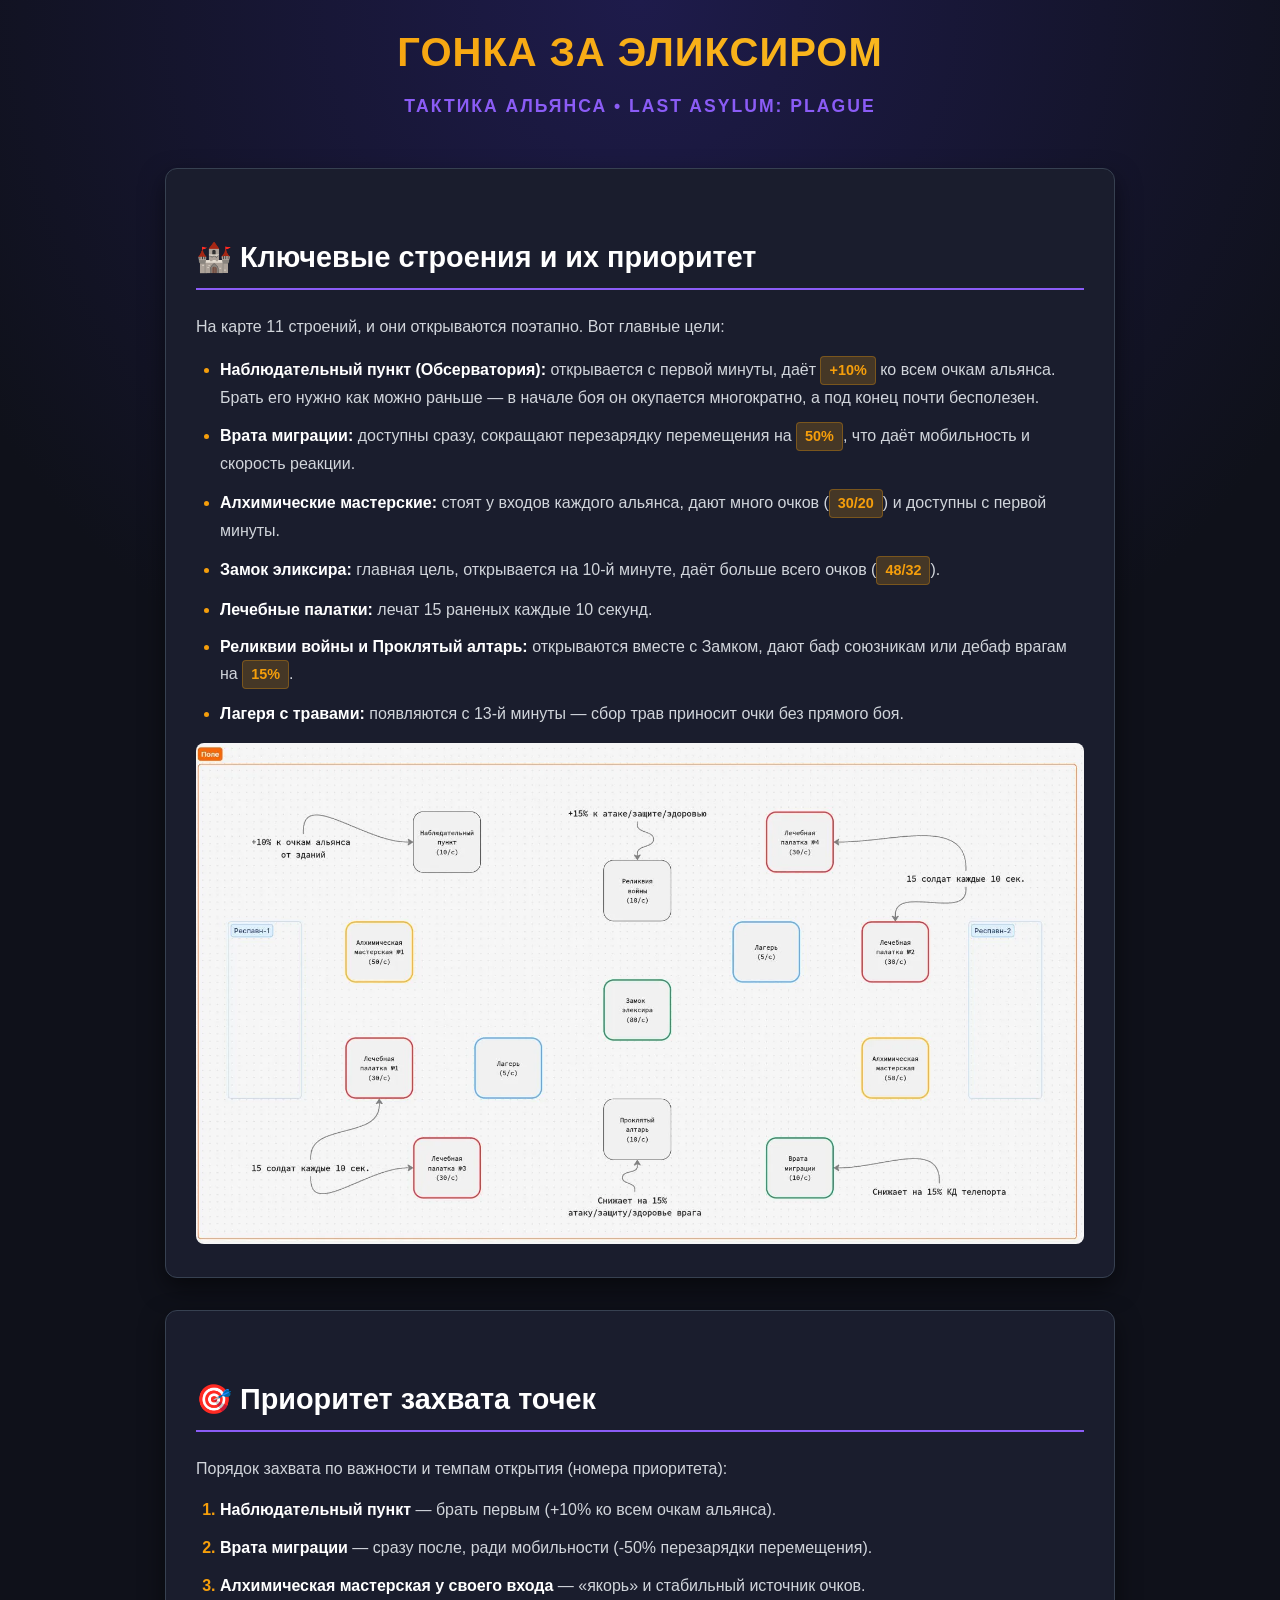
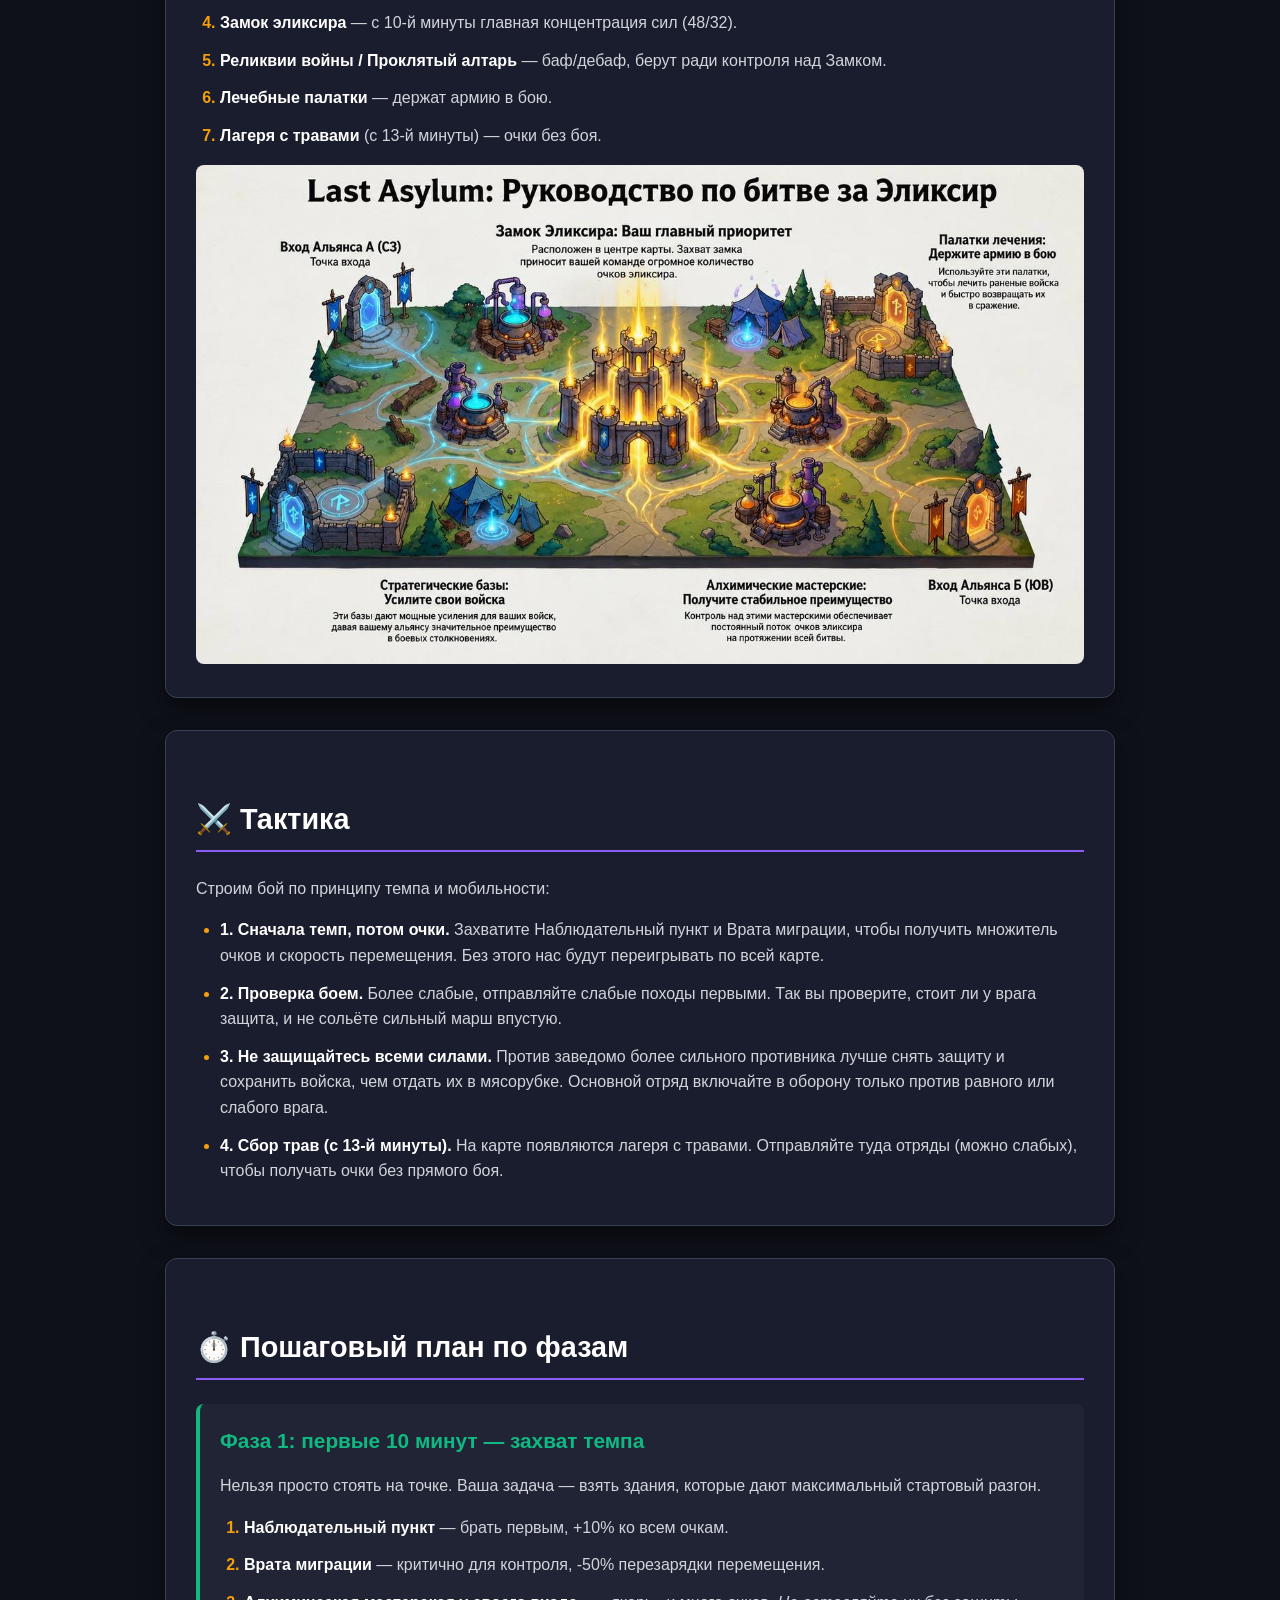
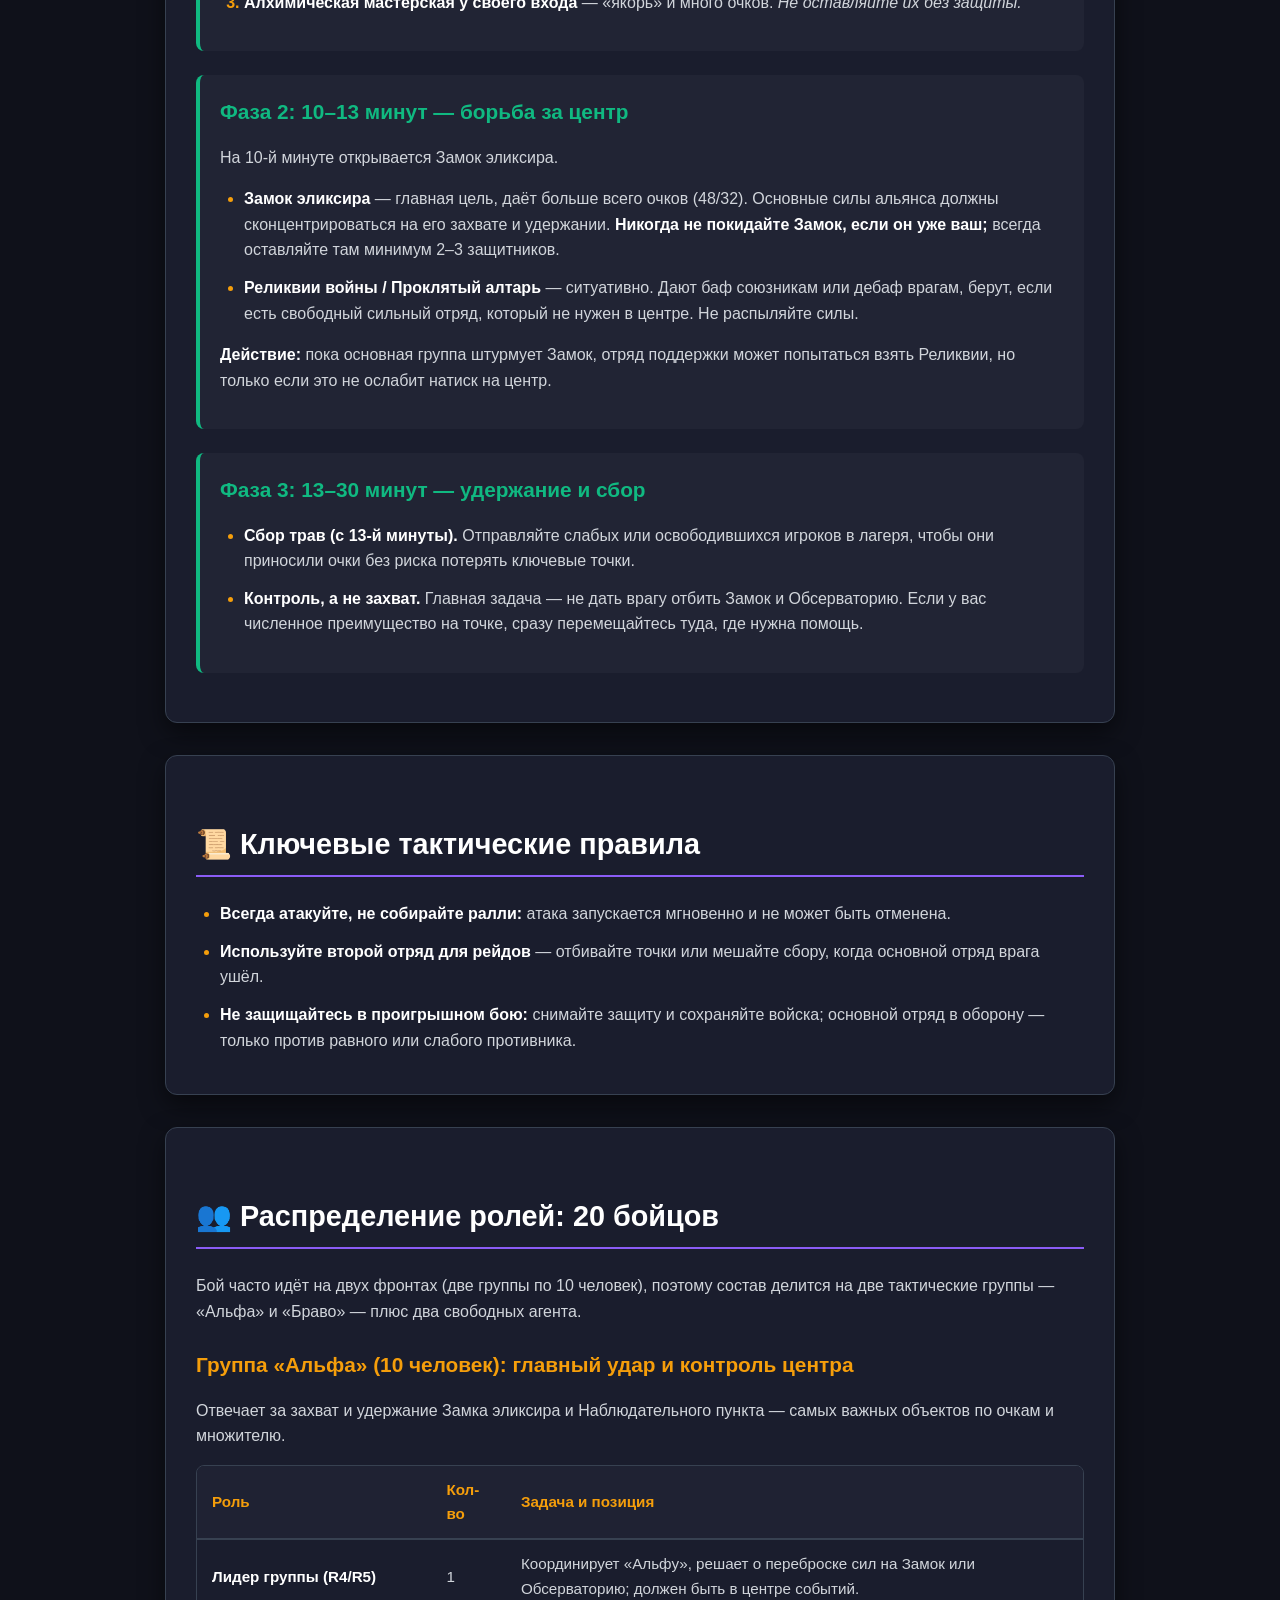
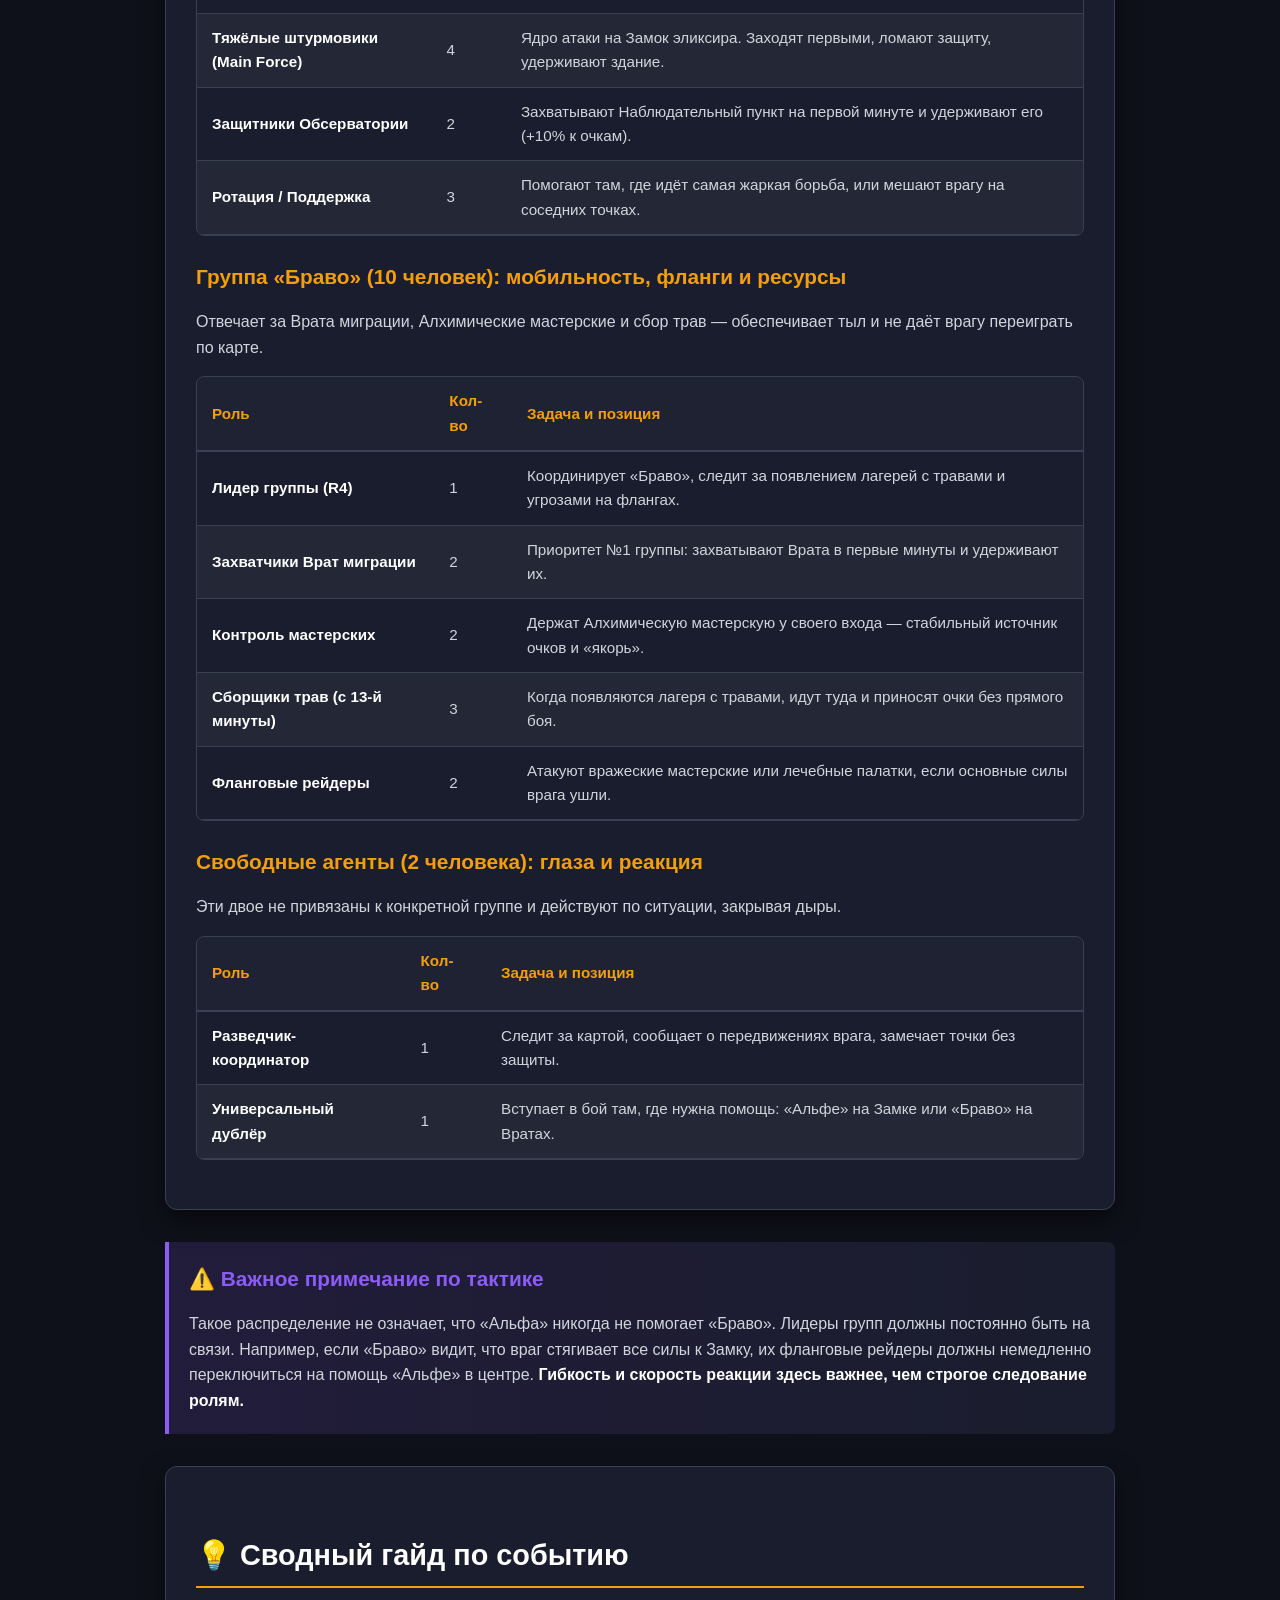
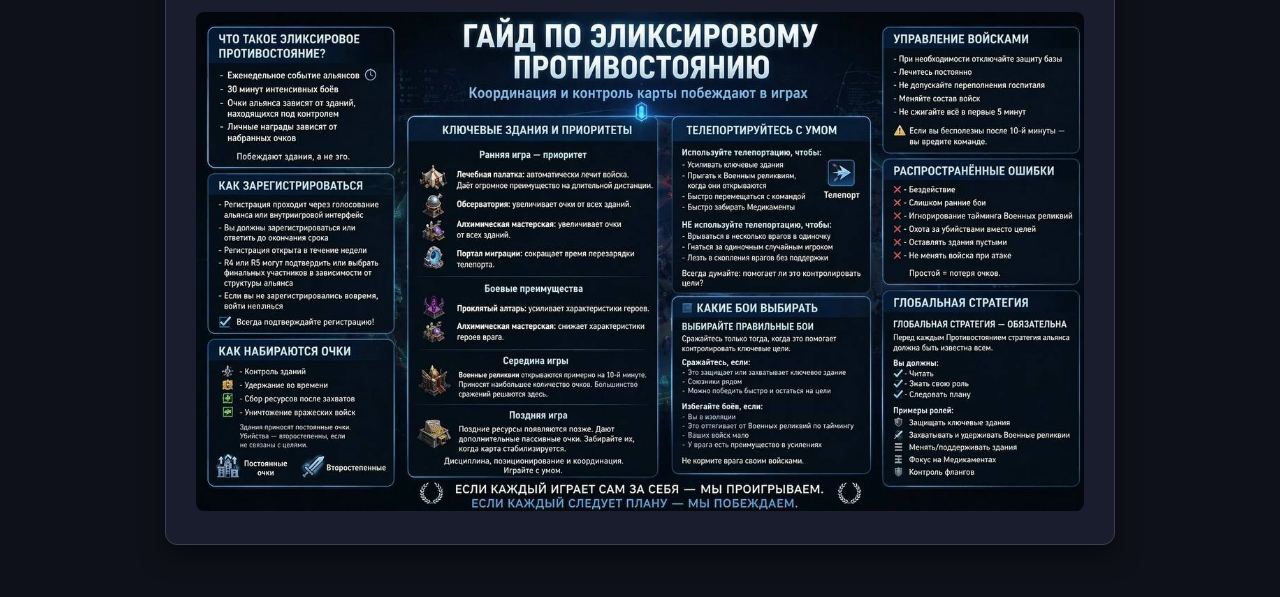
==== el.html @ a0d82d6a "Add files via upload" ====
<!DOCTYPE html>
<html lang="ru">
<head>
    <meta charset="UTF-8">
    <meta name="viewport" content="width=device-width, initial-scale=1.0">
    <title>Гонка за эликсиром — тактика альянса</title>
    <style>
        :root {
            --bg-color: #0f111a;
            --card-bg: #1a1d2d;
            --text-main: #d1d5db;
            --text-muted: #9ca3af;
            --accent-gold: #f59e0b;
            --accent-purple: #8b5cf6;
            --accent-green: #10b981;
            --border-color: #374151;
            --table-stripe: #232736;
        }

        * {
            box-sizing: border-box;
            margin: 0;
            padding: 0;
        }

        body {
            font-family: 'Inter', -apple-system, BlinkMacSystemFont, "Segoe UI", Roboto, Helvetica, Arial, sans-serif;
            background-color: var(--bg-color);
            color: var(--text-main);
            line-height: 1.6;
            padding: 20px;
            background-image: radial-gradient(circle at 50% 0%, #1e1b4b 0%, var(--bg-color) 70%);
            background-attachment: fixed;
        }

        .container {
            max-width: 950px;
            margin: 0 auto;
        }

        /* Typography */
        h1, h2, h3, h4 {
            color: #ffffff;
            font-weight: 700;
            margin-bottom: 1rem;
        }

        h1 {
            font-size: 2.5rem;
            text-align: center;
            background: linear-gradient(90deg, var(--accent-gold), #fbbf24);
            -webkit-background-clip: text;
            -webkit-text-fill-color: transparent;
            margin-bottom: 0.5rem;
            text-transform: uppercase;
            letter-spacing: 1px;
        }

        h2 {
            font-size: 1.8rem;
            border-bottom: 2px solid var(--accent-purple);
            padding-bottom: 0.5rem;
            margin-top: 2.5rem;
            margin-bottom: 1.5rem;
            display: flex;
            align-items: center;
            gap: 10px;
        }

        h3 {
            font-size: 1.3rem;
            color: var(--accent-gold);
            margin-top: 1.5rem;
            margin-bottom: 1rem;
        }

        p {
            margin-bottom: 1rem;
        }

        strong {
            color: #ffffff;
        }

        /* Header */
        .header-subtitle {
            text-align: center;
            color: var(--accent-purple);
            font-weight: 600;
            font-size: 1.1rem;
            margin-bottom: 3rem;
            letter-spacing: 2px;
            text-transform: uppercase;
        }

        /* Cards & Sections */
        .card {
            background-color: var(--card-bg);
            border-radius: 12px;
            padding: 25px 30px;
            margin-bottom: 2rem;
            box-shadow: 0 10px 25px rgba(0, 0, 0, 0.5);
            border: 1px solid var(--border-color);
            transition: transform 0.2s ease, box-shadow 0.2s ease;
        }

        .card:hover {
            transform: translateY(-2px);
            box-shadow: 0 15px 30px rgba(139, 92, 246, 0.1);
            border-color: rgba(139, 92, 246, 0.4);
        }

        /* Lists */
        ul, ol {
            padding-left: 1.5rem;
            margin-bottom: 1rem;
        }

        li {
            margin-bottom: 0.75rem;
        }

        li::marker {
            color: var(--accent-gold);
            font-weight: bold;
        }

        /* Image Placeholders */
        .image-placeholder {
            width: 100%;
            background-color: #121420;
            border: 2px dashed var(--border-color);
            border-radius: 8px;
            padding: 40px 20px;
            text-align: center;
            color: var(--text-muted);
            margin: 1.5rem 0;
            display: flex;
            flex-direction: column;
            align-items: center;
            justify-content: center;
            min-height: 200px;
        }

        .image-placeholder svg {
            width: 48px;
            height: 48px;
            margin-bottom: 10px;
            fill: var(--accent-purple);
            opacity: 0.7;
        }

        .image-caption {
            font-size: 0.9rem;
            color: var(--text-muted);
            text-align: center;
            margin-top: 0.5rem;
            font-style: italic;
        }

        /* Tables */
        .table-responsive {
            overflow-x: auto;
            margin-bottom: 1.5rem;
            border-radius: 8px;
            border: 1px solid var(--border-color);
        }

        table {
            width: 100%;
            border-collapse: collapse;
            text-align: left;
            font-size: 0.95rem;
        }

        th {
            background-color: #1f2233;
            color: var(--accent-gold);
            padding: 12px 15px;
            font-weight: 600;
            border-bottom: 2px solid var(--border-color);
        }

        td {
            padding: 12px 15px;
            border-bottom: 1px solid var(--border-color);
        }

        tr:nth-child(even) {
            background-color: var(--table-stripe);
        }

        tr:hover {
            background-color: rgba(139, 92, 246, 0.1);
        }

        /* Specific Elements */
        .badge {
            display: inline-block;
            background: rgba(245, 158, 11, 0.2);
            color: var(--accent-gold);
            padding: 2px 8px;
            border-radius: 4px;
            font-weight: bold;
            font-size: 0.9em;
            border: 1px solid rgba(245, 158, 11, 0.3);
        }

        .important-note {
            background: linear-gradient(90deg, rgba(139, 92, 246, 0.15) 0%, rgba(26, 29, 45, 1) 100%);
            border-left: 4px solid var(--accent-purple);
            padding: 20px;
            border-radius: 0 8px 8px 0;
            margin: 2rem 0;
        }

        .phase-box {
            background-color: rgba(255, 255, 255, 0.03);
            border-radius: 8px;
            padding: 20px;
            margin-bottom: 1.5rem;
            border-left: 4px solid var(--accent-green);
        }

        .phase-box h3 {
            margin-top: 0;
            color: var(--accent-green);
        }

        .highlight-text {
            color: var(--accent-gold);
            font-weight: bold;
        }
        
        .emoji-icon {
            font-size: 1.5rem;
            margin-right: 10px;
            vertical-align: middle;
        }

        @media (max-width: 600px) {
            h1 { font-size: 1.8rem; }
            h2 { font-size: 1.4rem; }
            .card { padding: 15px; }
            table { font-size: 0.85rem; }
            th, td { padding: 8px 10px; }
        }
    </style>
</head>
<body>

<div class="container">
    <h1>Гонка за эликсиром</h1>
    <div class="header-subtitle">Тактика альянса • Last Asylum: Plague</div>

    <!-- Раздел 1: Строения -->
    <div class="card">
        <h2>🏰 Ключевые строения и их приоритет</h2>
        <p>На карте 11 строений, и они открываются поэтапно. Вот главные цели:</p>
        <ul>
            <li><strong>Наблюдательный пункт (Обсерватория):</strong> открывается с первой минуты, даёт <span class="badge">+10%</span> ко всем очкам альянса. Брать его нужно как можно раньше — в начале боя он окупается многократно, а под конец почти бесполезен.</li>
            <li><strong>Врата миграции:</strong> доступны сразу, сокращают перезарядку перемещения на <span class="badge">50%</span>, что даёт мобильность и скорость реакции.</li>
            <li><strong>Алхимические мастерские:</strong> стоят у входов каждого альянса, дают много очков (<span class="badge">30/20</span>) и доступны с первой минуты.</li>
            <li><strong>Замок эликсира:</strong> главная цель, открывается на 10-й минуте, даёт больше всего очков (<span class="badge">48/32</span>).</li>
            <li><strong>Лечебные палатки:</strong> лечат 15 раненых каждые 10 секунд.</li>
            <li><strong>Реликвии войны и Проклятый алтарь:</strong> открываются вместе с Замком, дают баф союзникам или дебаф врагам на <span class="badge">15%</span>.</li>
            <li><strong>Лагеря с травами:</strong> появляются с 13-й минуты — сбор трав приносит очки без прямого боя.</li>
        </ul>

        <img src="1.png" style="width:100%; border-radius:8px;" alt="...">
    </div>

    <!-- Раздел 2: Приоритет захвата -->
    <div class="card">
        <h2>🎯 Приоритет захвата точек</h2>
        <p>Порядок захвата по важности и темпам открытия (номера приоритета):</p>
        <ol>
            <li><strong>Наблюдательный пункт</strong> — брать первым (+10% ко всем очкам альянса).</li>
            <li><strong>Врата миграции</strong> — сразу после, ради мобильности (-50% перезарядки перемещения).</li>
            <li><strong>Алхимическая мастерская у своего входа</strong> — «якорь» и стабильный источник очков.</li>
            <li><strong>Замок эликсира</strong> — с 10-й минуты главная концентрация сил (48/32).</li>
            <li><strong>Реликвии войны / Проклятый алтарь</strong> — баф/дебаф, берут ради контроля над Замком.</li>
            <li><strong>Лечебные палатки</strong> — держат армию в бою.</li>
            <li><strong>Лагеря с травами</strong> (с 13-й минуты) — очки без боя.</li>
        </ol>

        <img src="2.jpg" style="width:100%; border-radius:8px;" alt="...">
    </div>

    <!-- Раздел 3: Тактика -->
    <div class="card">
        <h2>⚔️ Тактика</h2>
        <p>Строим бой по принципу темпа и мобильности:</p>
        <ul>
            <li><strong>1. Сначала темп, потом очки.</strong> Захватите Наблюдательный пункт и Врата миграции, чтобы получить множитель очков и скорость перемещения. Без этого нас будут переигрывать по всей карте.</li>
            <li><strong>2. Проверка боем.</strong> Более слабые, отправляйте слабые походы первыми. Так вы проверите, стоит ли у врага защита, и не сольёте сильный марш впустую.</li>
            <li><strong>3. Не защищайтесь всеми силами.</strong> Против заведомо более сильного противника лучше снять защиту и сохранить войска, чем отдать их в мясорубке. Основной отряд включайте в оборону только против равного или слабого врага.</li>
            <li><strong>4. Сбор трав (с 13-й минуты).</strong> На карте появляются лагеря с травами. Отправляйте туда отряды (можно слабых), чтобы получать очки без прямого боя.</li>
        </ul>
    </div>

    <!-- Раздел 4: Пошаговый план -->
    <div class="card">
        <h2>⏱️ Пошаговый план по фазам</h2>

        <div class="phase-box">
            <h3>Фаза 1: первые 10 минут — захват темпа</h3>
            <p>Нельзя просто стоять на точке. Ваша задача — взять здания, которые дают максимальный стартовый разгон.</p>
            <ol>
                <li><strong>Наблюдательный пункт</strong> — брать первым, +10% ко всем очкам.</li>
                <li><strong>Врата миграции</strong> — критично для контроля, -50% перезарядки перемещения.</li>
                <li><strong>Алхимическая мастерская у своего входа</strong> — «якорь» и много очков. <em>Не оставляйте их без защиты.</em></li>
            </ol>
        </div>

        <div class="phase-box">
            <h3>Фаза 2: 10–13 минут — борьба за центр</h3>
            <p>На 10-й минуте открывается Замок эликсира.</p>
            <ul>
                <li><strong>Замок эликсира</strong> — главная цель, даёт больше всего очков (48/32). Основные силы альянса должны сконцентрироваться на его захвате и удержании. <strong>Никогда не покидайте Замок, если он уже ваш;</strong> всегда оставляйте там минимум 2–3 защитников.</li>
                <li><strong>Реликвии войны / Проклятый алтарь</strong> — ситуативно. Дают баф союзникам или дебаф врагам, берут, если есть свободный сильный отряд, который не нужен в центре. Не распыляйте силы.</li>
            </ul>
            <p><strong>Действие:</strong> пока основная группа штурмует Замок, отряд поддержки может попытаться взять Реликвии, но только если это не ослабит натиск на центр.</p>
        </div>

        <div class="phase-box">
            <h3>Фаза 3: 13–30 минут — удержание и сбор</h3>
            <ul>
                <li><strong>Сбор трав (с 13-й минуты).</strong> Отправляйте слабых или освободившихся игроков в лагеря, чтобы они приносили очки без риска потерять ключевые точки.</li>
                <li><strong>Контроль, а не захват.</strong> Главная задача — не дать врагу отбить Замок и Обсерваторию. Если у вас численное преимущество на точке, сразу перемещайтесь туда, где нужна помощь.</li>
            </ul>
        </div>
    </div>

    <!-- Раздел 5: Ключевые правила -->
    <div class="card">
        <h2>📜 Ключевые тактические правила</h2>
        <ul>
            <li><strong>Всегда атакуйте, не собирайте ралли:</strong> атака запускается мгновенно и не может быть отменена.</li>
            <li><strong>Используйте второй отряд для рейдов</strong> — отбивайте точки или мешайте сбору, когда основной отряд врага ушёл.</li>
            <li><strong>Не защищайтесь в проигрышном бою:</strong> снимайте защиту и сохраняйте войска; основной отряд в оборону — только против равного или слабого противника.</li>
        </ul>
    </div>

    <!-- Раздел 6: Роли -->
    <div class="card">
        <h2>👥 Распределение ролей: 20 бойцов</h2>
        <p>Бой часто идёт на двух фронтах (две группы по 10 человек), поэтому состав делится на две тактические группы — «Альфа» и «Браво» — плюс два свободных агента.</p>

        <h3>Группа «Альфа» (10 человек): главный удар и контроль центра</h3>
        <p>Отвечает за захват и удержание Замка эликсира и Наблюдательного пункта — самых важных объектов по очкам и множителю.</p>
        
        <div class="table-responsive">
            <table>
                <thead>
                    <tr>
                        <th>Роль</th>
                        <th>Кол-во</th>
                        <th>Задача и позиция</th>
                    </tr>
                </thead>
                <tbody>
                    <tr>
                        <td><strong>Лидер группы (R4/R5)</strong></td>
                        <td>1</td>
                        <td>Координирует «Альфу», решает о переброске сил на Замок или Обсерваторию; должен быть в центре событий.</td>
                    </tr>
                    <tr>
                        <td><strong>Тяжёлые штурмовики (Main Force)</strong></td>
                        <td>4</td>
                        <td>Ядро атаки на Замок эликсира. Заходят первыми, ломают защиту, удерживают здание.</td>
                    </tr>
                    <tr>
                        <td><strong>Защитники Обсерватории</strong></td>
                        <td>2</td>
                        <td>Захватывают Наблюдательный пункт на первой минуте и удерживают его (+10% к очкам).</td>
                    </tr>
                    <tr>
                        <td><strong>Ротация / Поддержка</strong></td>
                        <td>3</td>
                        <td>Помогают там, где идёт самая жаркая борьба, или мешают врагу на соседних точках.</td>
                    </tr>
                </tbody>
            </table>
        </div>

        <h3>Группа «Браво» (10 человек): мобильность, фланги и ресурсы</h3>
        <p>Отвечает за Врата миграции, Алхимические мастерские и сбор трав — обеспечивает тыл и не даёт врагу переиграть по карте.</p>

        <div class="table-responsive">
            <table>
                <thead>
                    <tr>
                        <th>Роль</th>
                        <th>Кол-во</th>
                        <th>Задача и позиция</th>
                    </tr>
                </thead>
                <tbody>
                    <tr>
                        <td><strong>Лидер группы (R4)</strong></td>
                        <td>1</td>
                        <td>Координирует «Браво», следит за появлением лагерей с травами и угрозами на флангах.</td>
                    </tr>
                    <tr>
                        <td><strong>Захватчики Врат миграции</strong></td>
                        <td>2</td>
                        <td>Приоритет №1 группы: захватывают Врата в первые минуты и удерживают их.</td>
                    </tr>
                    <tr>
                        <td><strong>Контроль мастерских</strong></td>
                        <td>2</td>
                        <td>Держат Алхимическую мастерскую у своего входа — стабильный источник очков и «якорь».</td>
                    </tr>
                    <tr>
                        <td><strong>Сборщики трав (с 13-й минуты)</strong></td>
                        <td>3</td>
                        <td>Когда появляются лагеря с травами, идут туда и приносят очки без прямого боя.</td>
                    </tr>
                    <tr>
                        <td><strong>Фланговые рейдеры</strong></td>
                        <td>2</td>
                        <td>Атакуют вражеские мастерские или лечебные палатки, если основные силы врага ушли.</td>
                    </tr>
                </tbody>
            </table>
        </div>

        <h3>Свободные агенты (2 человека): глаза и реакция</h3>
        <p>Эти двое не привязаны к конкретной группе и действуют по ситуации, закрывая дыры.</p>

        <div class="table-responsive">
            <table>
                <thead>
                    <tr>
                        <th>Роль</th>
                        <th>Кол-во</th>
                        <th>Задача и позиция</th>
                    </tr>
                </thead>
                <tbody>
                    <tr>
                        <td><strong>Разведчик-координатор</strong></td>
                        <td>1</td>
                        <td>Следит за картой, сообщает о передвижениях врага, замечает точки без защиты.</td>
                    </tr>
                    <tr>
                        <td><strong>Универсальный дублёр</strong></td>
                        <td>1</td>
                        <td>Вступает в бой там, где нужна помощь: «Альфе» на Замке или «Браво» на Вратах.</td>
                    </tr>
                </tbody>
            </table>
        </div>
    </div>

    <!-- Важное примечание -->
    <div class="important-note">
        <h3 style="margin-top: 0; color: var(--accent-purple);">⚠️ Важное примечание по тактике</h3>
        <p style="margin-bottom: 0;">Такое распределение не означает, что «Альфа» никогда не помогает «Браво». Лидеры групп должны постоянно быть на связи. Например, если «Браво» видит, что враг стягивает все силы к Замку, их фланговые рейдеры должны немедленно переключиться на помощь «Альфе» в центре. <strong>Гибкость и скорость реакции здесь важнее, чем строгое следование ролям.</strong></p>
    </div>

    <!-- Финальная инфографика -->
    <div class="card">
        <h2 style="border-color: var(--accent-gold);">💡 Сводный гайд по событию</h2>
        <img src="3.jpg" style="width:100%; border-radius:8px;" alt="...">
    </div>

</div>

</body>
</html>
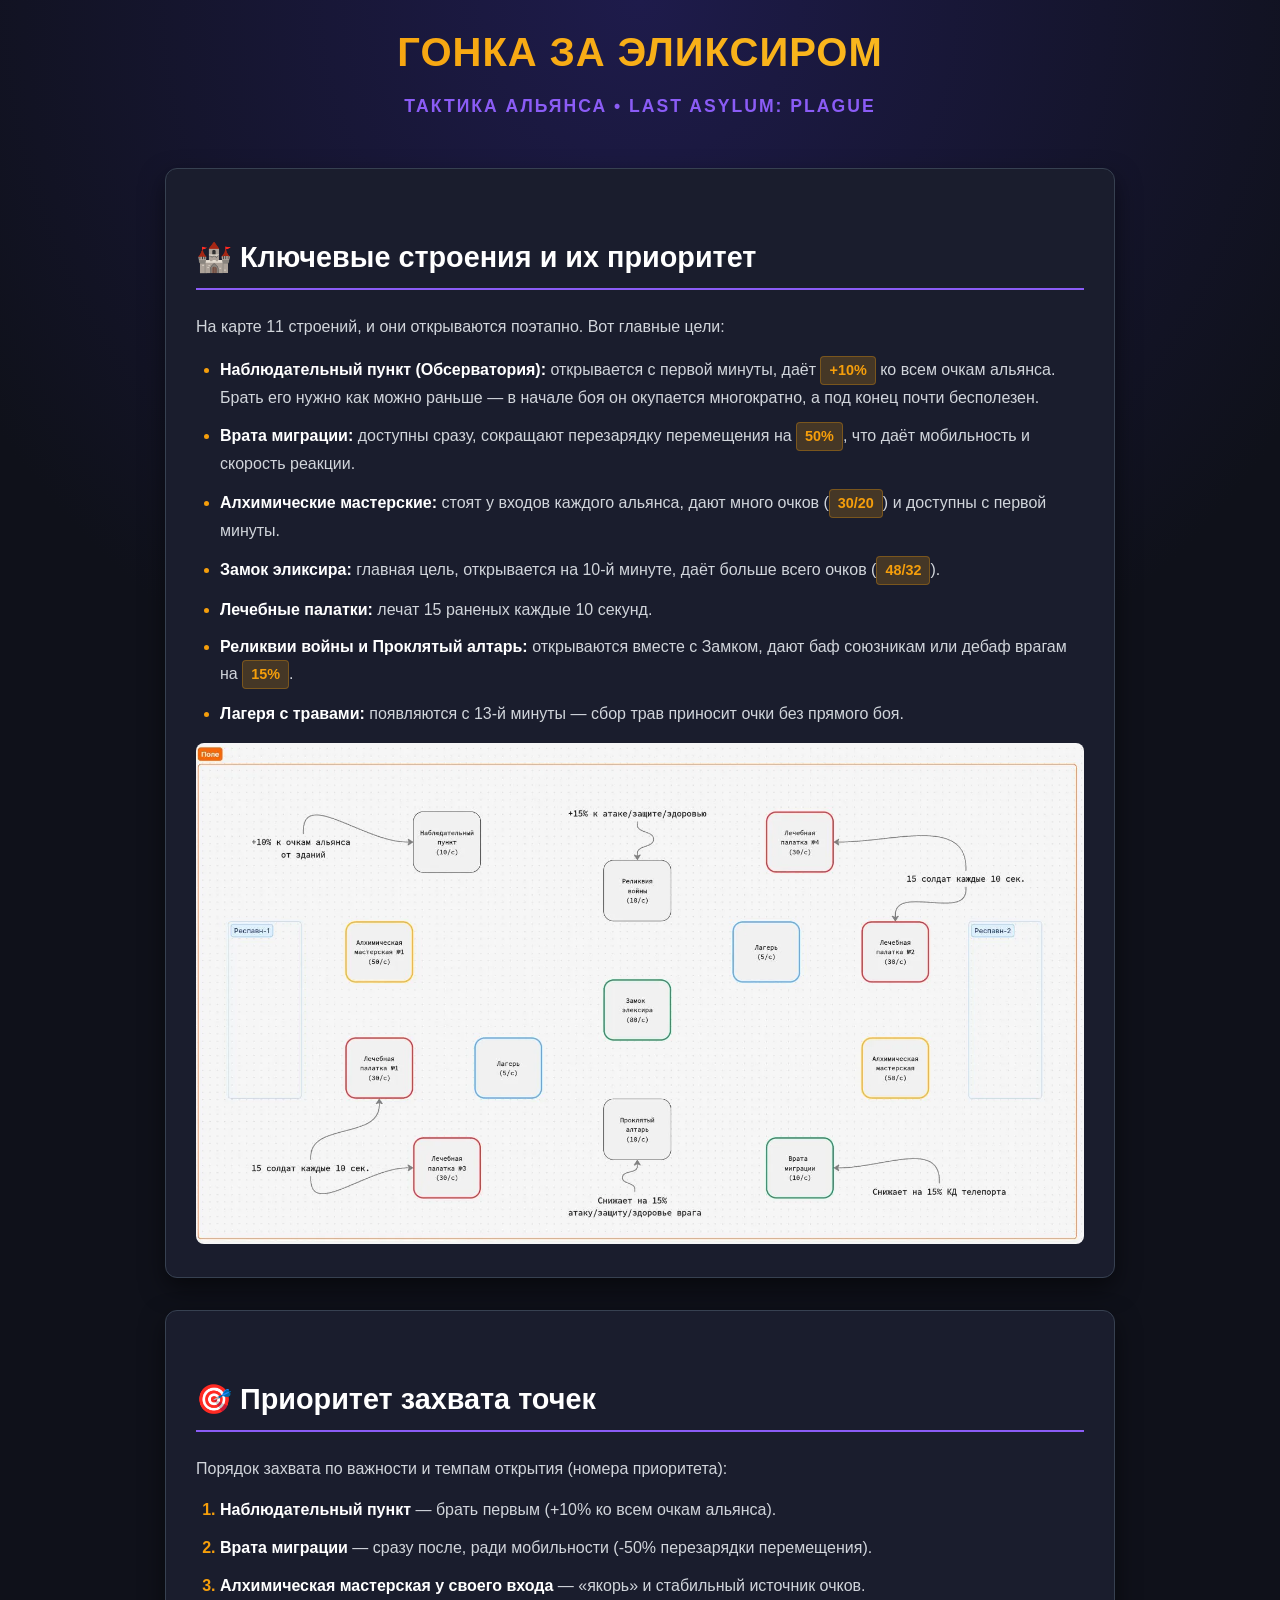
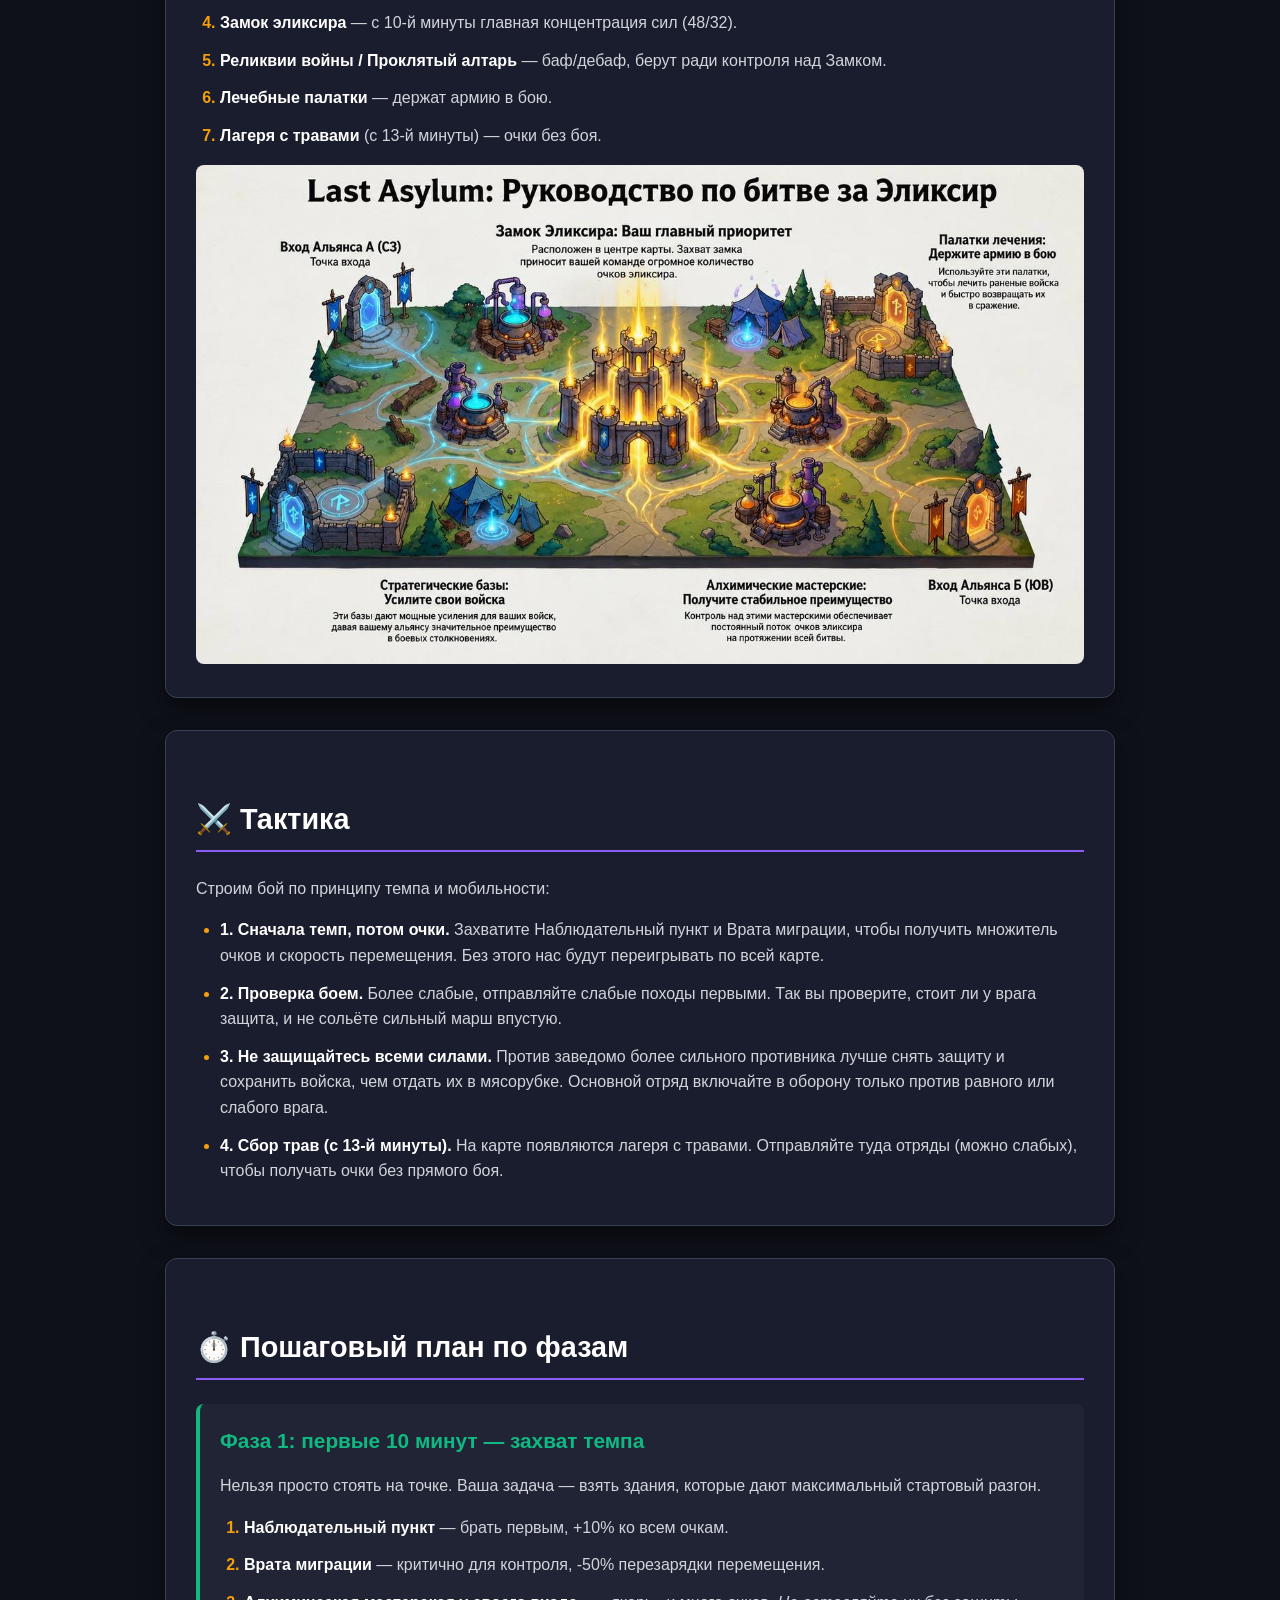
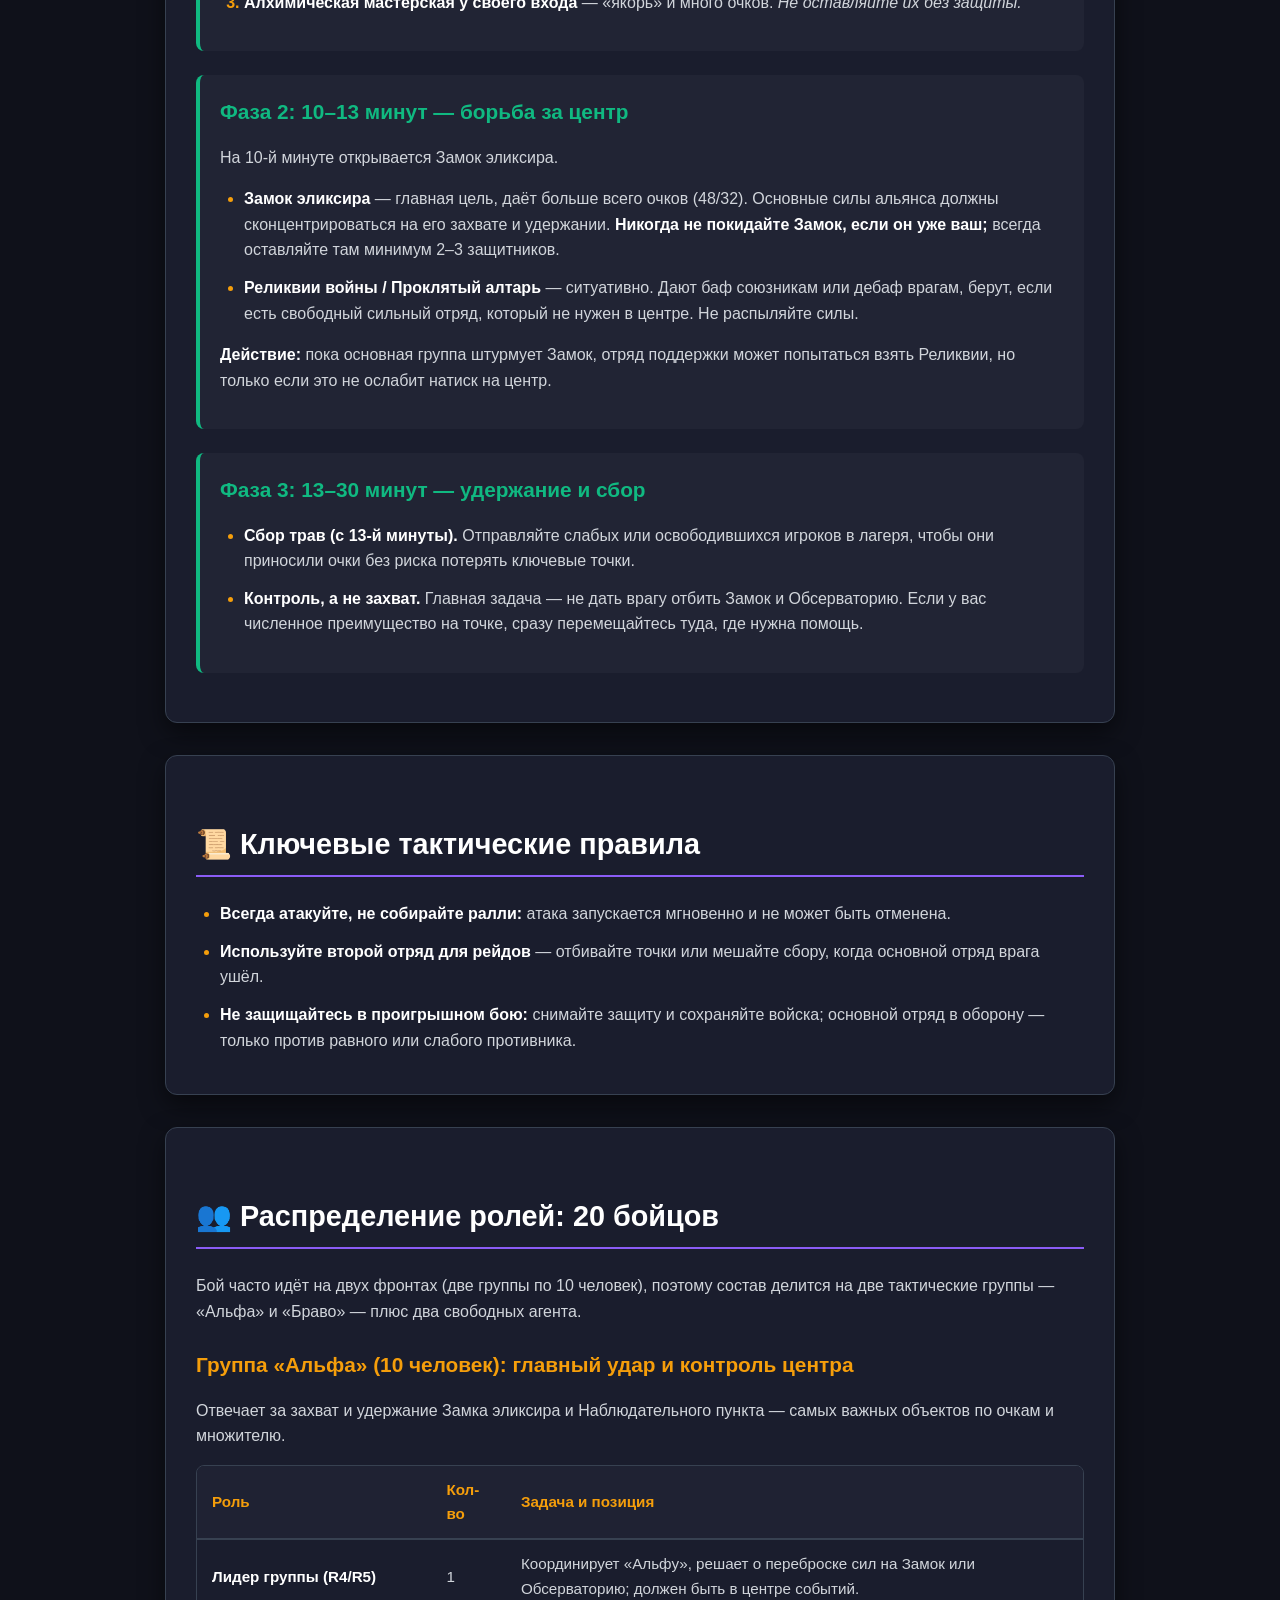
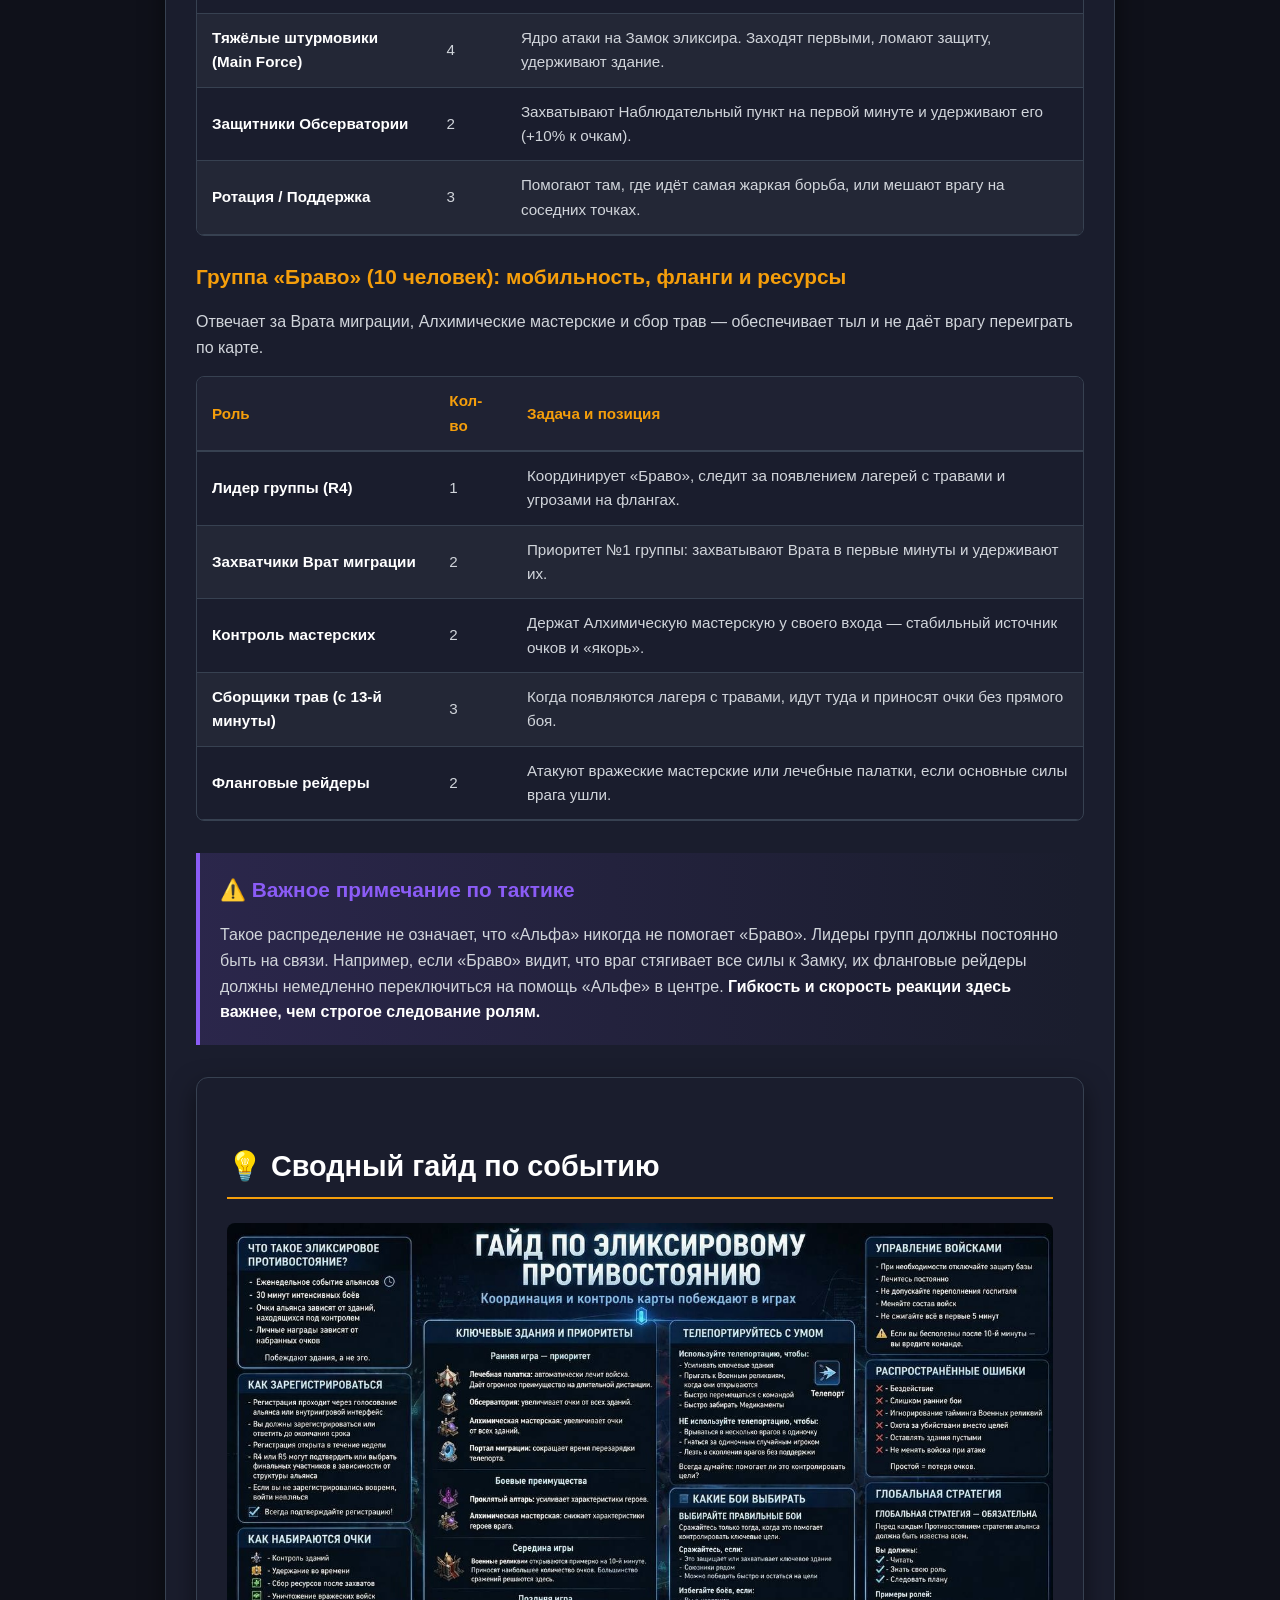
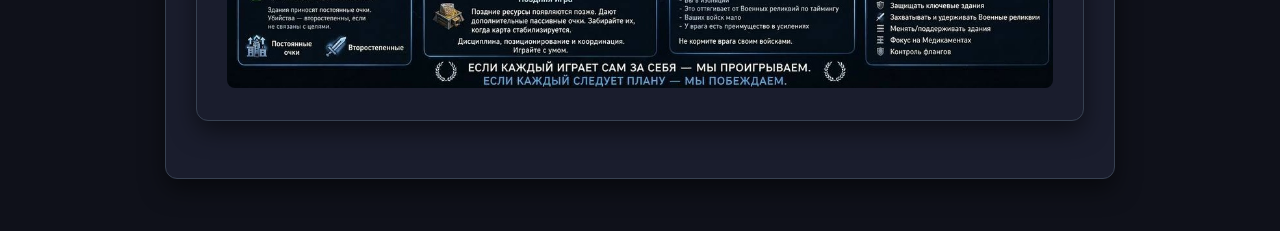
==== commit 57205186: "Update el.html" ====
--- a/el.html
+++ b/el.html
@@ -426,33 +426,7 @@
             </table>
         </div>
 
-        <h3>Свободные агенты (2 человека): глаза и реакция</h3>
-        <p>Эти двое не привязаны к конкретной группе и действуют по ситуации, закрывая дыры.</p>
-
-        <div class="table-responsive">
-            <table>
-                <thead>
-                    <tr>
-                        <th>Роль</th>
-                        <th>Кол-во</th>
-                        <th>Задача и позиция</th>
-                    </tr>
-                </thead>
-                <tbody>
-                    <tr>
-                        <td><strong>Разведчик-координатор</strong></td>
-                        <td>1</td>
-                        <td>Следит за картой, сообщает о передвижениях врага, замечает точки без защиты.</td>
-                    </tr>
-                    <tr>
-                        <td><strong>Универсальный дублёр</strong></td>
-                        <td>1</td>
-                        <td>Вступает в бой там, где нужна помощь: «Альфе» на Замке или «Браво» на Вратах.</td>
-                    </tr>
-                </tbody>
-            </table>
-        </div>
-    </div>
+       
 
     <!-- Важное примечание -->
     <div class="important-note">
@@ -469,4 +443,4 @@
 </div>
 
 </body>
-</html>+</html>
